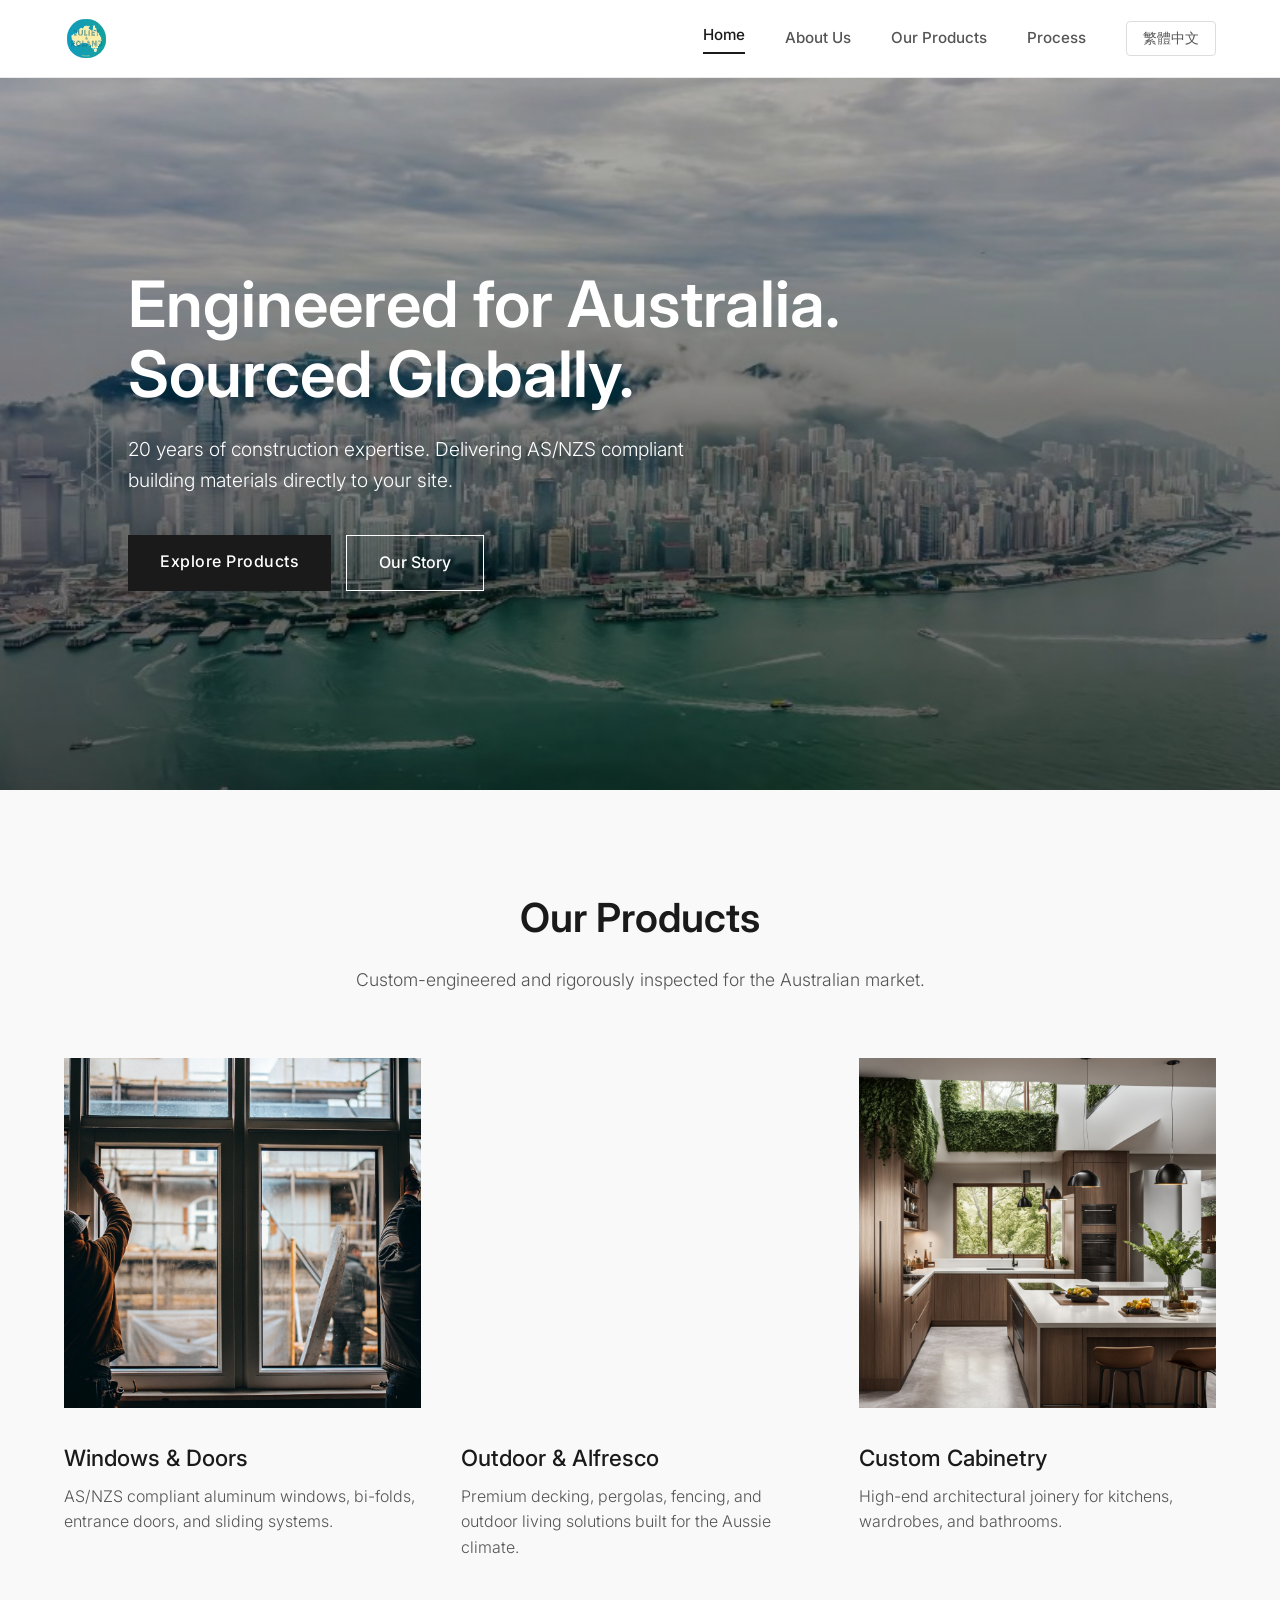
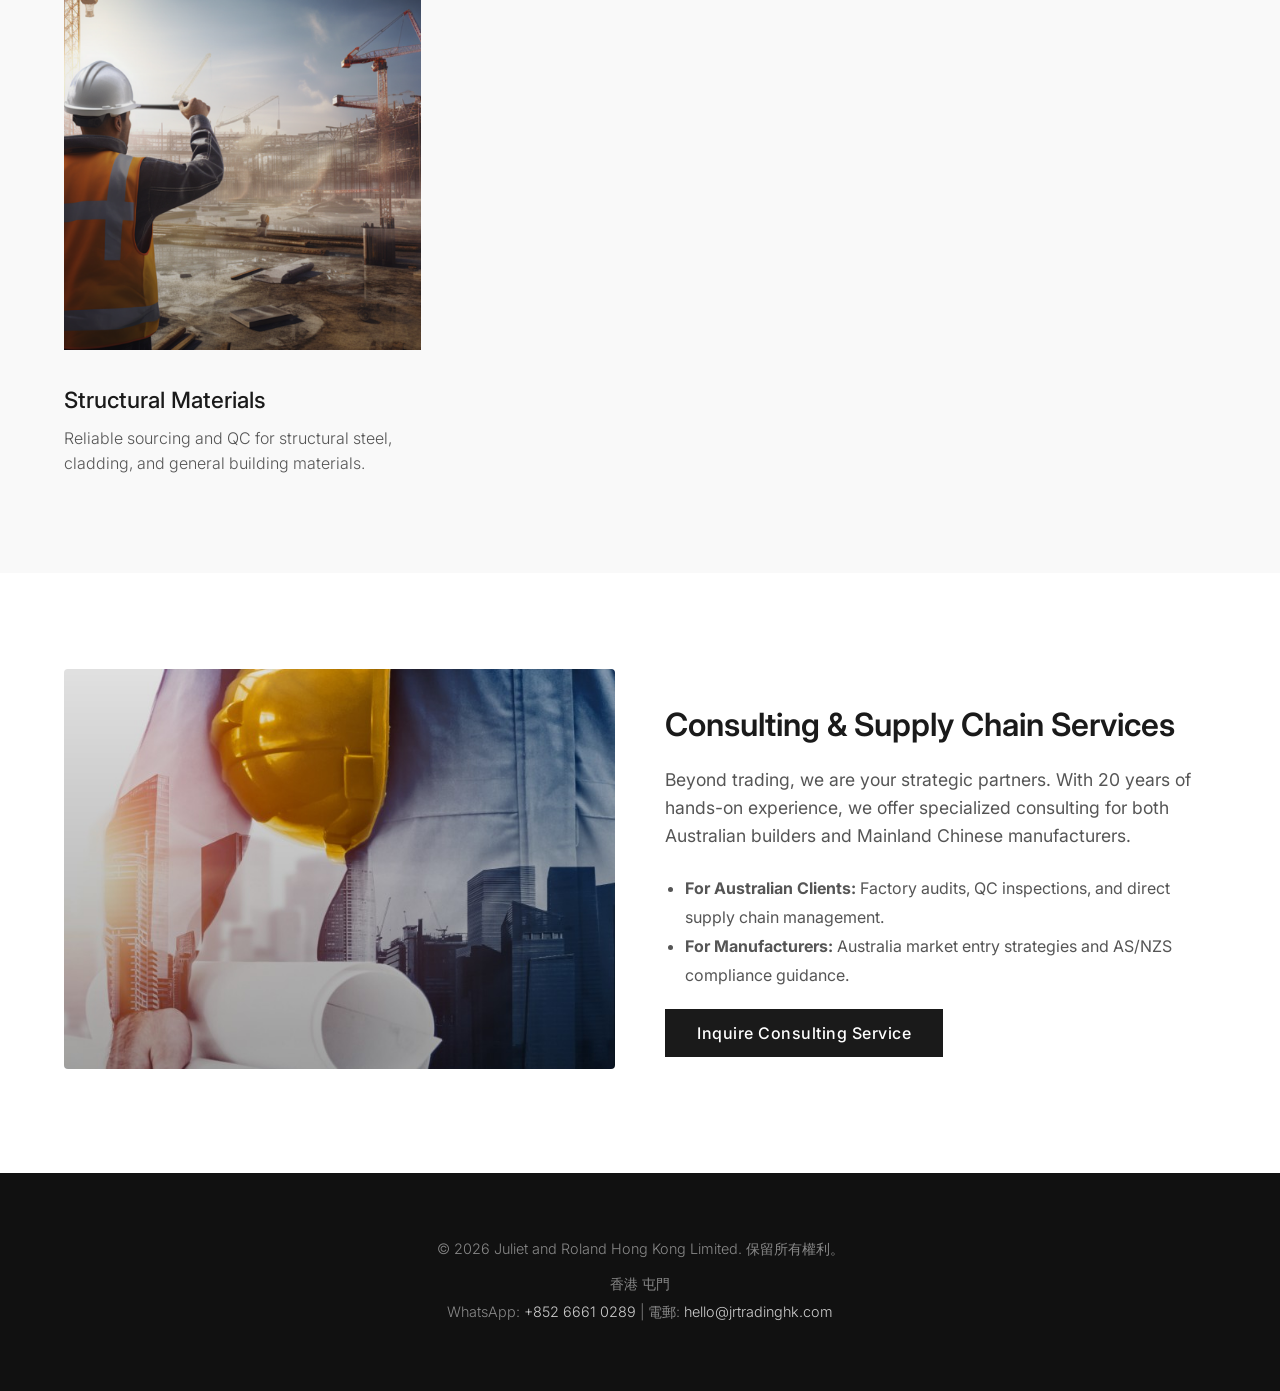
==== index.html @ 2c8ba81b "Add files via upload" ====
<!DOCTYPE html>
<html lang="en">
<head>
    <meta charset="UTF-8">
    <meta name="viewport" content="width=device-width, initial-scale=1.0">
    <title>Juliet & Roland Hong Kong Limited</title>
    <script>
        var userLang = navigator.language || navigator.userLanguage; 
        if (userLang.toLowerCase().includes('zh')) { window.location.replace("zh-hk/index.html"); } 
        else { window.location.replace("en-home.html"); }
    </script>
</head>
<body></body>
</html>
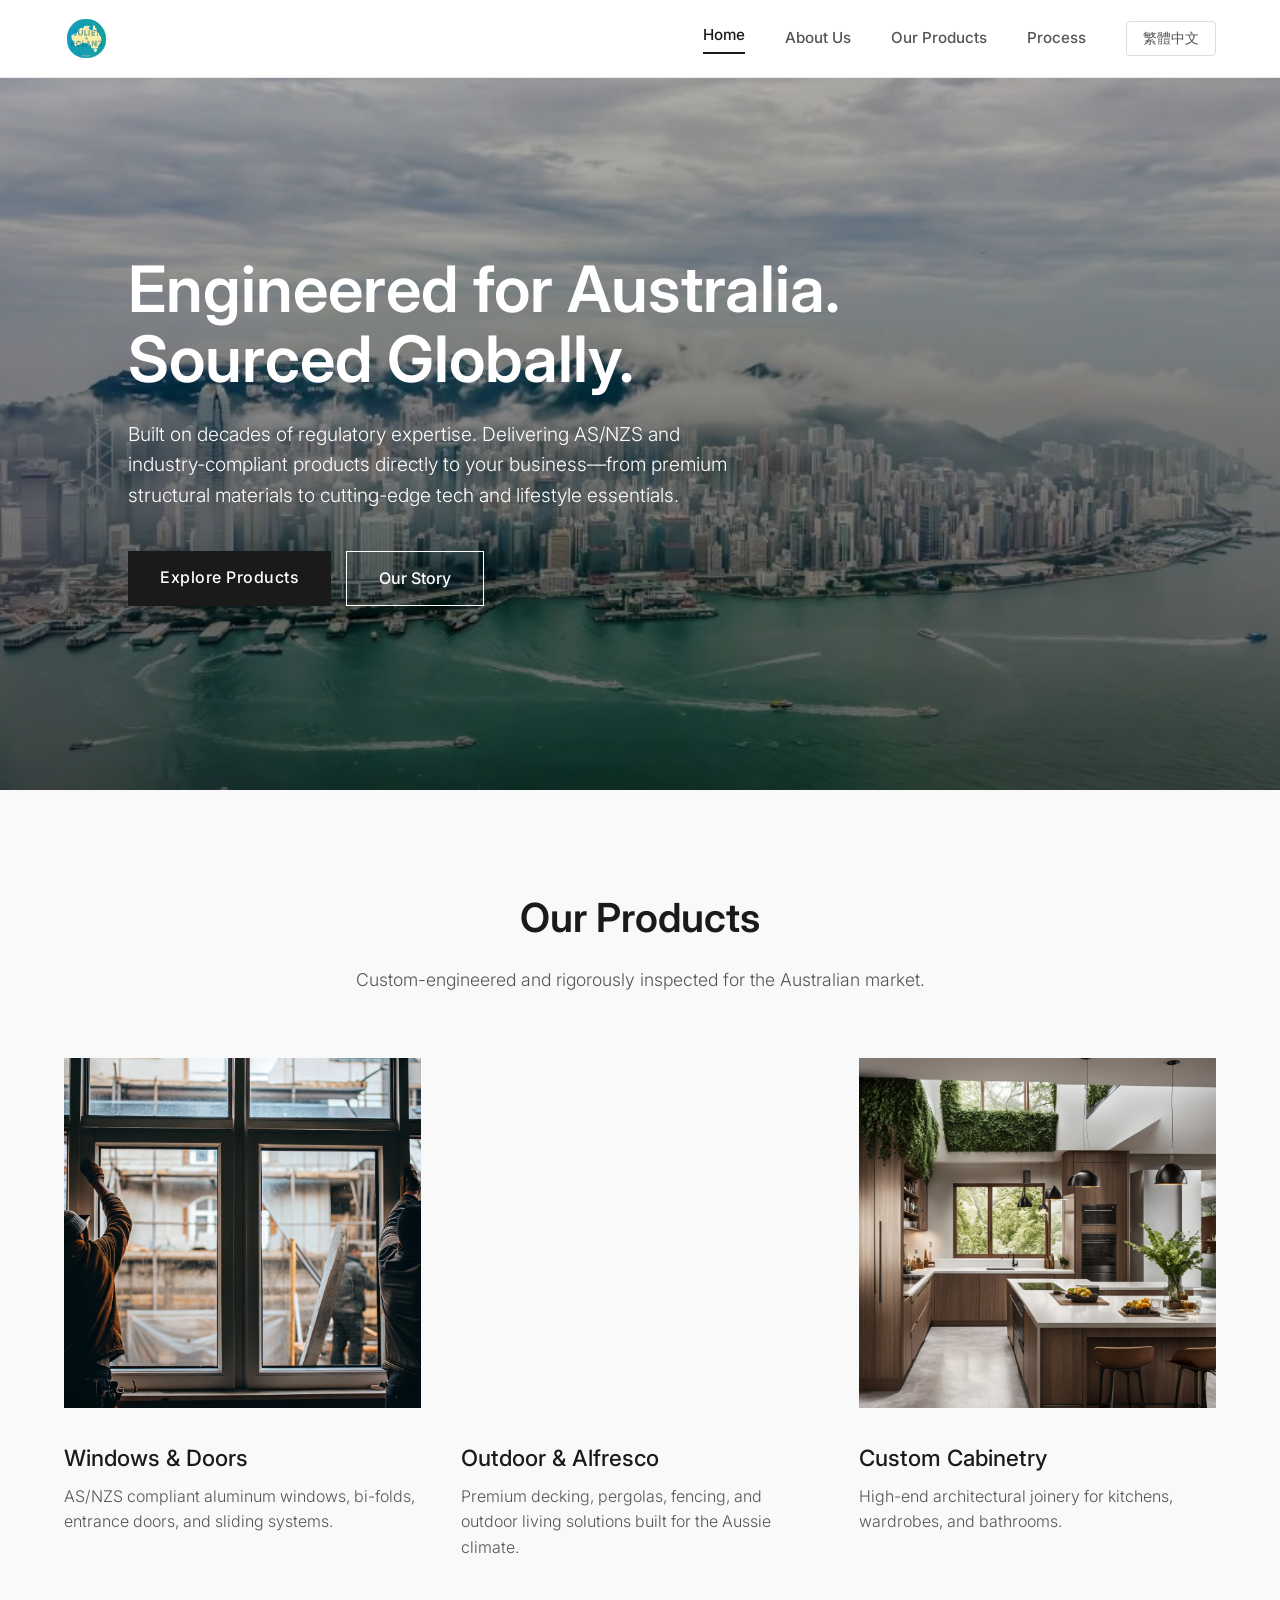
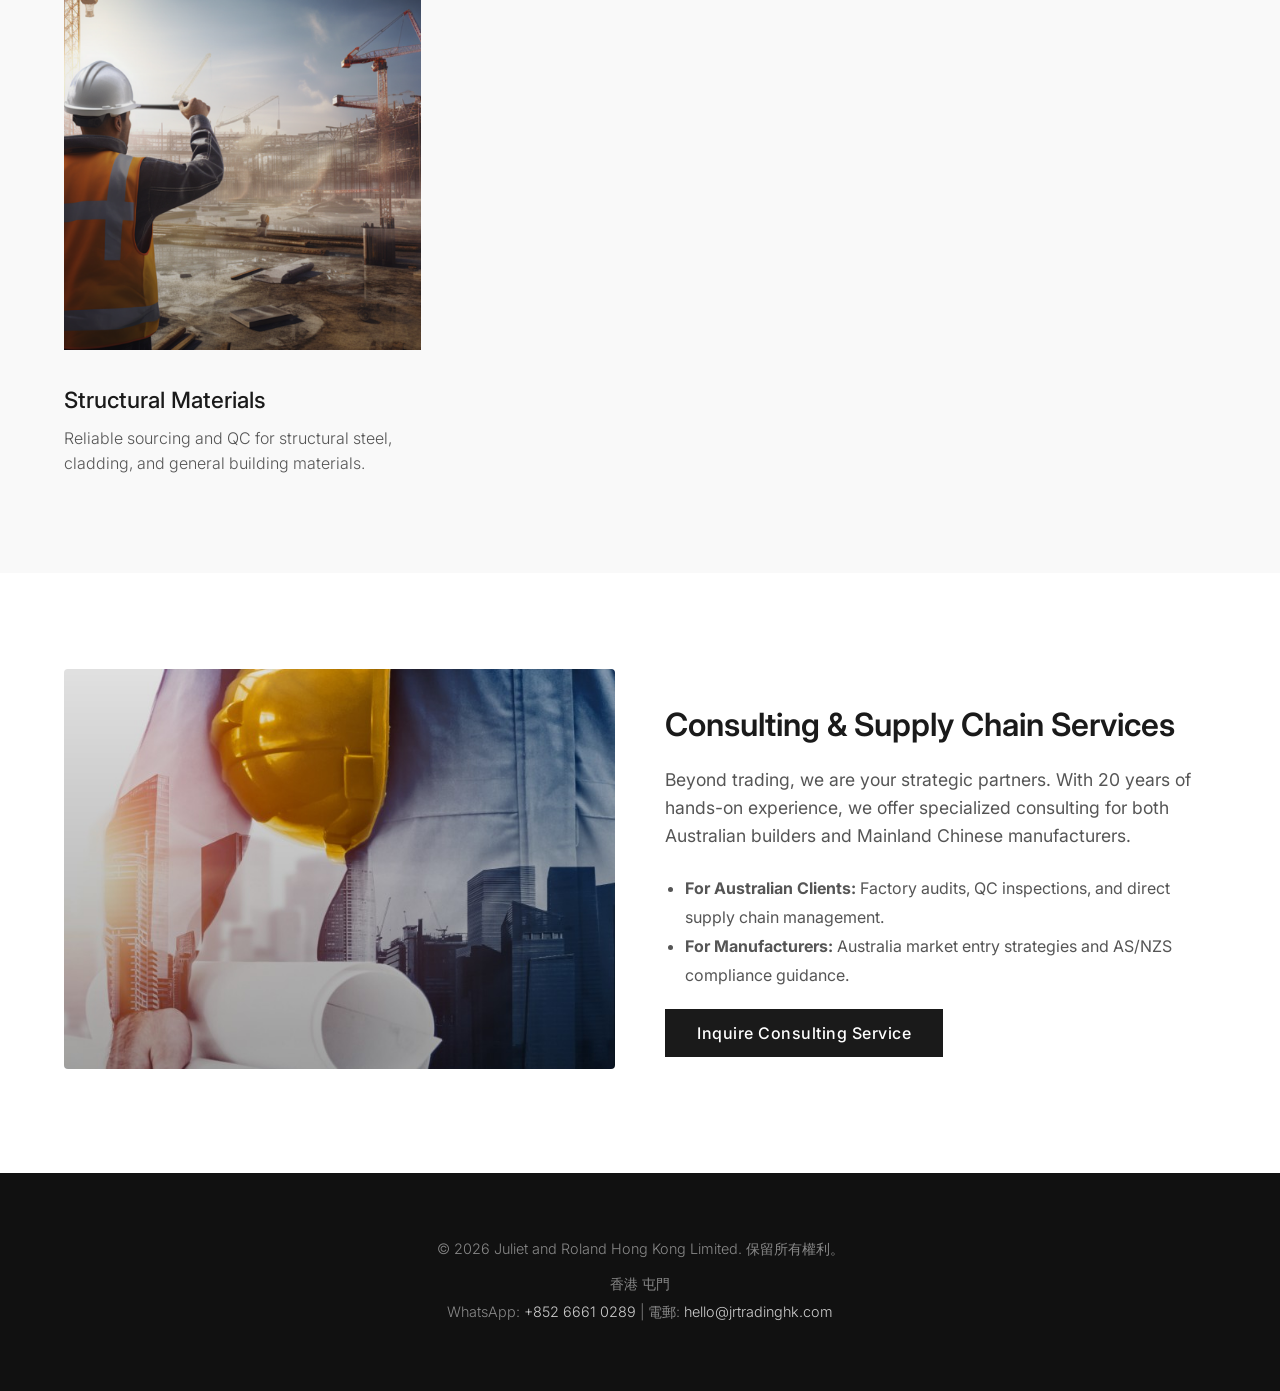
==== commit 6d76490b: "Update index.html" ====
--- a/index.html
+++ b/index.html
@@ -3,7 +3,8 @@
 <head>
     <meta charset="UTF-8">
     <meta name="viewport" content="width=device-width, initial-scale=1.0">
-    <title>Juliet & Roland Hong Kong Limited</title>
+    <title>Juliet&Roland Hong Kong Limited</title>
+    <link rel="canonical" href="https://jrtradinghk.com/" />
     <script>
         var userLang = navigator.language || navigator.userLanguage; 
         if (userLang.toLowerCase().includes('zh')) { window.location.replace("zh-hk/index.html"); } 
@@ -11,4 +12,4 @@
     </script>
 </head>
 <body></body>
-</html>+</html>
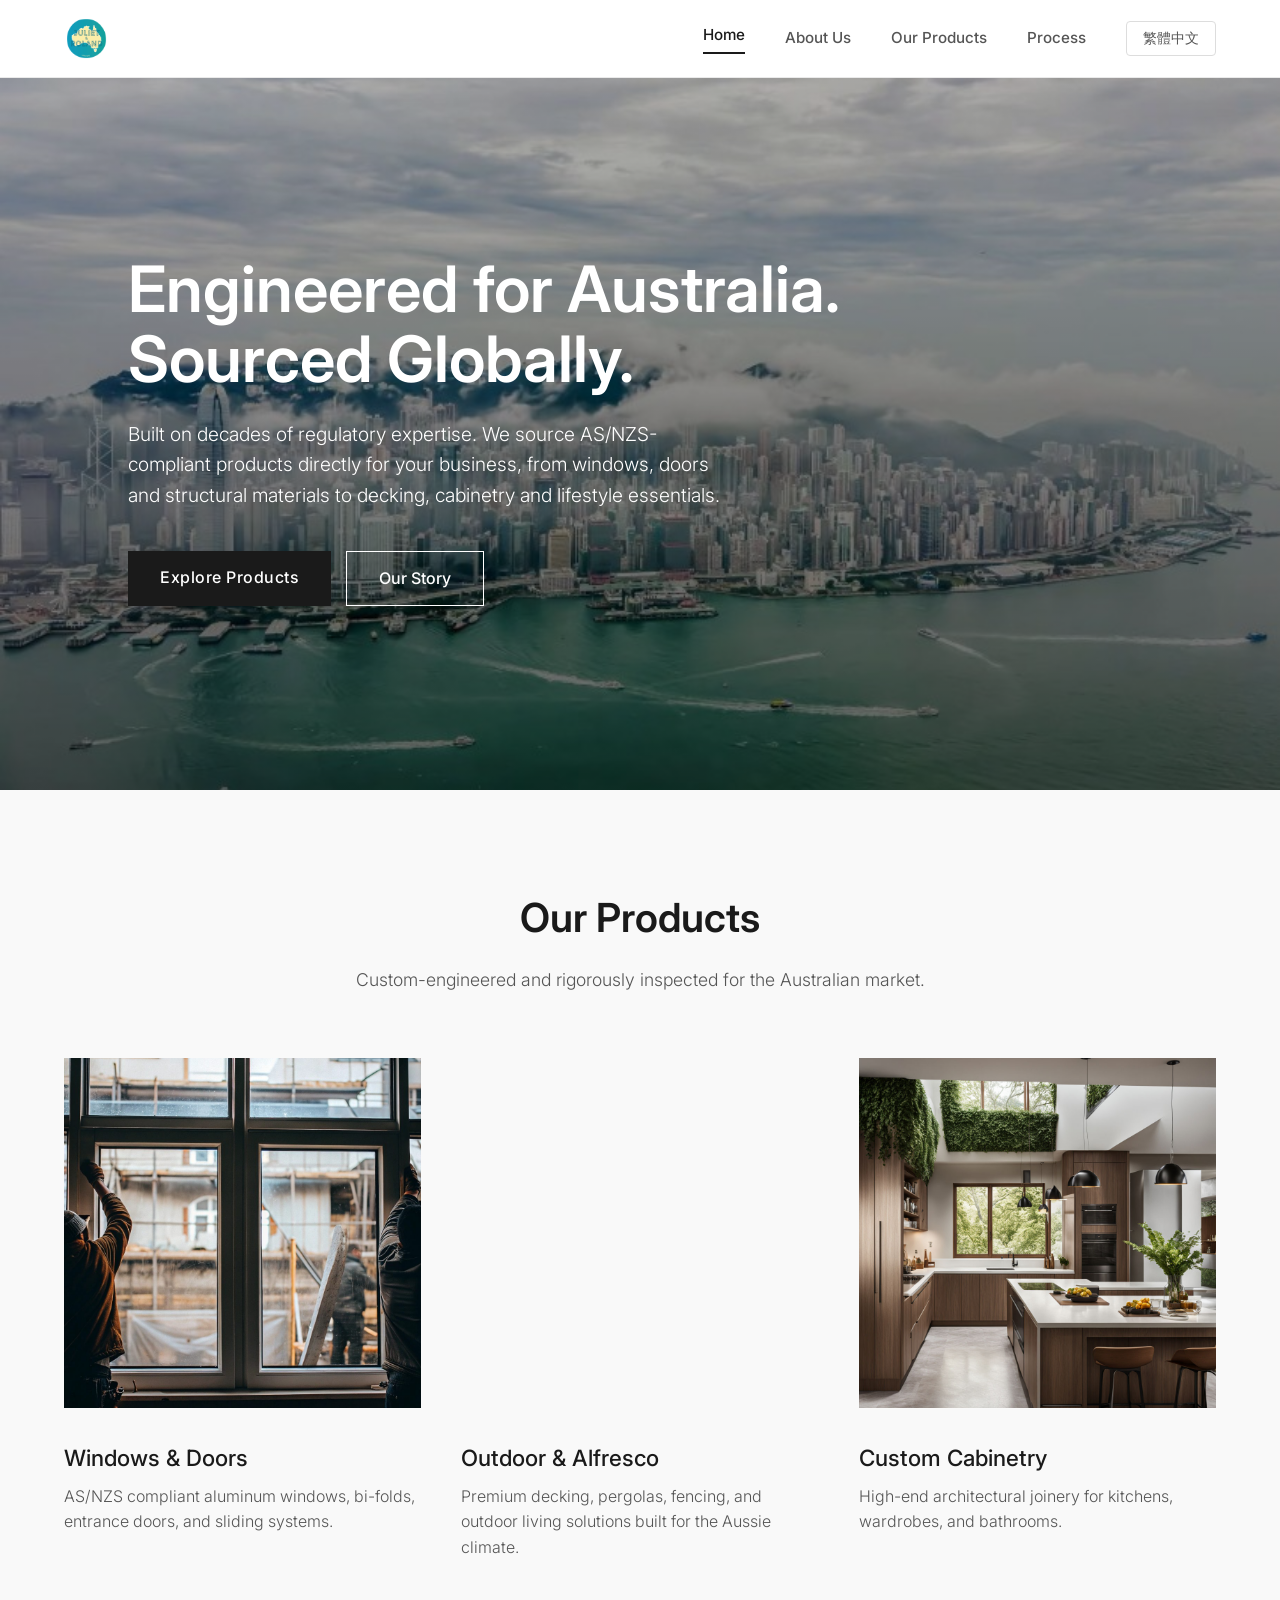
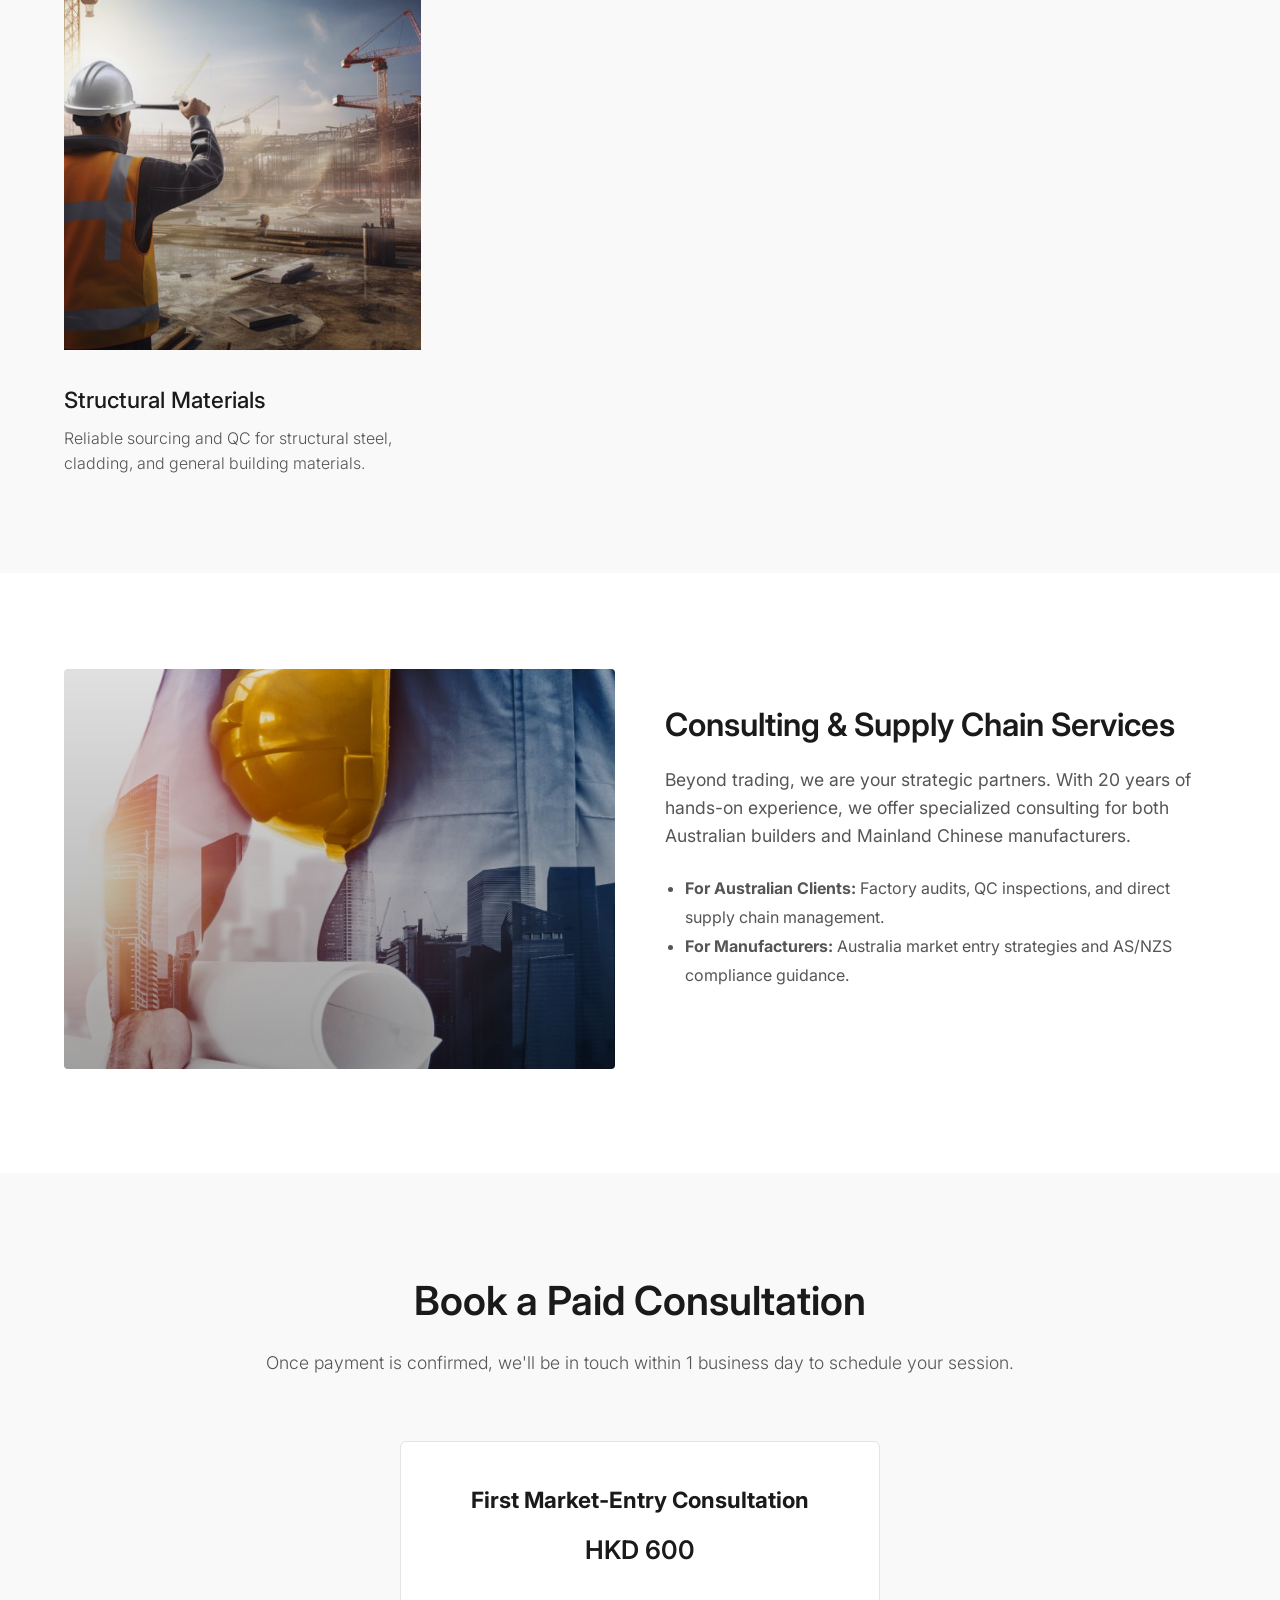
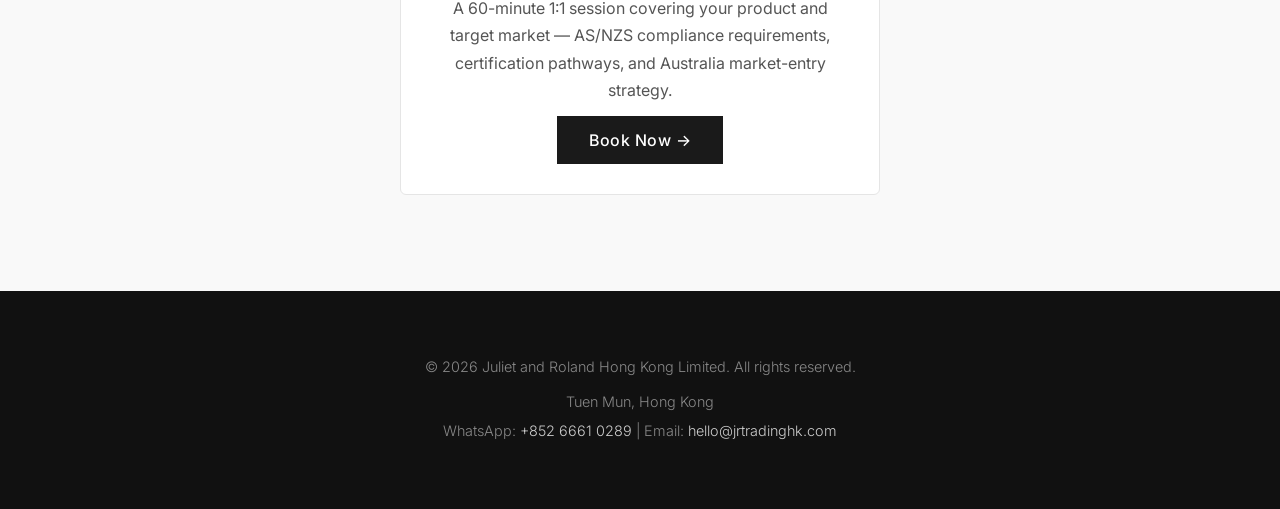
==== commit 6f8fa580: "Add files via upload" ====
--- a/index.html
+++ b/index.html
@@ -3,13 +3,170 @@
 <head>
     <meta charset="UTF-8">
     <meta name="viewport" content="width=device-width, initial-scale=1.0">
-    <title>Juliet&Roland Hong Kong Limited</title>
+    <title>AS/NZS-Compliant Building Materials from China | Juliet &amp; Roland HK</title>
+    <meta name="description" content="Hong Kong-based sourcing for Australia: AS/NZS-compliant windows, doors, decking and cabinetry from audited Chinese factories, plus market-entry consulting." />
+    <link rel="stylesheet" href="assets/css/style.css">
+    <link rel="icon" type="image/png" href="/assets/images/logo.png" />
     <link rel="canonical" href="https://jrtradinghk.com/" />
+    <!-- hreflang: must be repeated on both language versions of each page -->
+    <link rel="alternate" hreflang="en" href="https://jrtradinghk.com/" />
+    <link rel="alternate" hreflang="zh-HK" href="https://jrtradinghk.com/zh-hk/" />
+    <link rel="alternate" hreflang="x-default" href="https://jrtradinghk.com/" />
+    <!-- Open Graph / Twitter: link previews (WhatsApp, LinkedIn, WeChat) -->
+    <meta property="og:type" content="website" />
+    <meta property="og:site_name" content="Juliet and Roland Hong Kong Limited" />
+    <meta property="og:locale" content="en_AU" />
+    <meta property="og:title" content="AS/NZS-Compliant Building Materials from China | Juliet &amp; Roland HK" />
+    <meta property="og:description" content="Hong Kong-based sourcing for Australia: AS/NZS-compliant windows, doors, decking and cabinetry from audited Chinese factories, plus market-entry consulting." />
+    <meta property="og:url" content="https://jrtradinghk.com/" />
+    <meta property="og:image" content="https://jrtradinghk.com/assets/images/service-consulting.jpg" />
+    <meta name="twitter:card" content="summary_large_image" />
+    <!-- Structured data: tells Google who the business is -->
+    <script type="application/ld+json">
+    {
+      "@context": "https://schema.org",
+      "@type": "ProfessionalService",
+      "name": "Juliet and Roland Hong Kong Limited",
+      "url": "https://jrtradinghk.com/",
+      "logo": "https://jrtradinghk.com/assets/images/logo.png",
+      "telephone": "+852 6661 0289",
+      "email": "hello@jrtradinghk.com",
+      "address": { "@type": "PostalAddress", "addressLocality": "Tuen Mun", "addressCountry": "HK" },
+      "areaServed": ["AU", "CN", "HK"],
+      "description": "Sourcing and compliance consulting connecting Chinese manufacturers with Australian project standards (AS/NZS)."
+    }
+    </script>
+    <style>
+        /* Paid booking card (Stripe Payment Link; quantity can be raised in multiples of HKD 600) */
+        .booking-card { max-width: 480px; margin: 0 auto; background: #fff; border: 1px solid #e5e5e5; border-radius: 6px; padding: 2.5rem; text-align: center; }
+        .booking-card h3 { font-size: 1.4rem; margin-bottom: 0.8rem; }
+        .booking-card p { color: var(--text-light); margin-bottom: 1.5rem; line-height: 1.7; }
+        .booking-card .price { font-size: 1.6rem; font-weight: 600; display: block; margin-bottom: 1.5rem; }
+        /* Language suggestion bar: shown only to Chinese-language browsers, never auto-redirects */
+        #langBar { display: none; position: fixed; left: 0; right: 0; bottom: 0; z-index: 999; background: #222; color: #fff; padding: 12px 20px; font-size: 0.95rem; align-items: center; justify-content: center; gap: 16px; }
+        #langBar.show { display: flex; }
+        #langBar a { color: #fff; text-decoration: underline; }
+        #langBar button { background: none; border: 0; color: #ccc; font-size: 1.2rem; cursor: pointer; }
+    </style>
+</head>
+<body>
+    <header>
+        <a href="./" class="logo"><img src="assets/images/logo.png" alt="Juliet &amp; Roland Hong Kong logo"></a>
+        <div class="hamburger" role="button" aria-label="Menu" onclick="document.getElementById('navLinks').classList.toggle('active')">
+            <span></span><span></span><span></span>
+        </div>
+        <nav class="nav-links" id="navLinks">
+            <a href="./" class="active">Home</a>
+            <a href="about-us.html">About Us</a>
+            <a href="products.html">Our Products</a>
+            <a href="process.html">Process</a>
+            <a href="zh-hk/" class="lang-btn">繁體中文</a>
+        </nav>
+    </header>
+
+    <section class="hero">
+        <h1>Engineered for Australia.<br>Sourced Globally.</h1>
+        <p>Built on decades of regulatory expertise. We source AS/NZS-compliant products directly for your business, from windows, doors and structural materials to decking, cabinetry and lifestyle essentials.</p>
+        <div style="display: flex; gap: 15px;">
+            <a href="products.html" class="btn-solid">Explore Products</a>
+            <a href="about-us.html" class="btn-outline">Our Story</a>
+        </div>
+    </section>
+
+    <section class="section section-bg">
+        <div class="text-center">
+            <h2 class="title">Our Products</h2>
+            <p class="subtitle">Custom-engineered and rigorously inspected for the Australian market.</p>
+        </div>
+        <div class="grid-3">
+            <a href="products.html" class="product-card">
+                <div class="img-wrapper"><img src="assets/images/product-windows.jpg" alt="AS/NZS compliant aluminium windows and doors" loading="lazy" decoding="async"></div>
+                <h3>Windows &amp; Doors</h3>
+                <p>AS/NZS compliant aluminum windows, bi-folds, entrance doors, and sliding systems.</p>
+            </a>
+
+            <!-- Outdoor video card -->
+            <a href="products.html" class="product-card">
+                <div class="img-wrapper">
+                    <video autoplay loop muted playsinline preload="metadata" aria-label="Outdoor decking and pergola products">
+                        <source src="assets/images/product-outdoor.mp4" type="video/mp4">
+                    </video>
+                </div>
+                <h3>Outdoor &amp; Alfresco</h3>
+                <p>Premium decking, pergolas, fencing, and outdoor living solutions built for the Aussie climate.</p>
+            </a>
+
+            <a href="products.html" class="product-card">
+                <div class="img-wrapper"><img src="assets/images/product-cabinets.jpg" alt="Custom architectural cabinetry" loading="lazy" decoding="async"></div>
+                <h3>Custom Cabinetry</h3>
+                <p>High-end architectural joinery for kitchens, wardrobes, and bathrooms.</p>
+            </a>
+            <a href="products.html" class="product-card">
+                <div class="img-wrapper"><img src="assets/images/product-steel.jpg" alt="Structural steel and building materials" loading="lazy" decoding="async"></div>
+                <h3>Structural Materials</h3>
+                <p>Reliable sourcing and QC for structural steel, cladding, and general building materials.</p>
+            </a>
+        </div>
+    </section>
+
+    <section class="section">
+        <div style="display: flex; flex-wrap: wrap; gap: 50px; align-items: center; max-width: 1200px; margin: 0 auto;">
+            <div style="flex: 1; min-width: 300px;">
+                <img src="assets/images/service-consulting.jpg" alt="Australia market-entry and supply chain consulting" loading="lazy" decoding="async" style="width: 100%; height: 400px; object-fit: cover; border-radius: 4px;">
+            </div>
+            <div style="flex: 1; min-width: 300px;">
+                <h2 class="title" style="font-size: 2rem;">Consulting &amp; Supply Chain Services</h2>
+                <p style="color: var(--text-light); margin-bottom: 1.5rem; font-size: 1.1rem;">Beyond trading, we are your strategic partners. With 20 years of hands-on experience, we offer specialized consulting for both Australian builders and Mainland Chinese manufacturers.</p>
+                <ul style="color: var(--text-light); margin-bottom: 2rem; padding-left: 20px; line-height: 1.8;">
+                    <li><strong>For Australian Clients:</strong> Factory audits, QC inspections, and direct supply chain management.</li>
+                    <li><strong>For Manufacturers:</strong> Australia market entry strategies and AS/NZS compliance guidance.</li>
+                </ul>
+                <a href="https://wa.me/85266610289" class="btn-outline" target="_blank" rel="noopener">Free Initial WhatsApp Inquiry</a>
+            </div>
+        </div>
+    </section>
+
+    <!-- Paid booking section (Stripe Payment Link) -->
+    <section class="section section-bg">
+        <div class="text-center" style="margin-bottom: 2.5rem;">
+            <h2 class="title">Book a Paid Consultation</h2>
+            <p class="subtitle">Once payment is confirmed, we'll be in touch within 1 business day to schedule your session.</p>
+        </div>
+        <div class="booking-card">
+            <h3>First Market-Entry Consultation</h3>
+            <span class="price">HKD 600</span>
+            <p>A 60-minute 1:1 session covering your product and target market — AS/NZS compliance requirements, certification pathways, and Australia market-entry strategy.</p>
+            <a href="https://buy.stripe.com/fZu7sNeDw2KDbd13CS04800" class="btn-solid" target="_blank" rel="noopener">Book Now →</a>
+        </div>
+    </section>
+
+    <div id="langBar">
+        <span>偵測到您使用中文瀏覽器：<a href="zh-hk/">切換到繁體中文版</a></span>
+        <button type="button" aria-label="Close" onclick="dismissLangBar()">&times;</button>
+    </div>
     <script>
-        var userLang = navigator.language || navigator.userLanguage; 
-        if (userLang.toLowerCase().includes('zh')) { window.location.replace("zh-hk/index.html"); } 
-        else { window.location.replace("en-home.html"); }
+        // Suggest the Traditional Chinese site to Chinese-language browsers.
+        // No automatic redirect: crawlers and users always get this page.
+        function dismissLangBar() {
+            document.getElementById('langBar').classList.remove('show');
+            try { sessionStorage.setItem('langBarDismissed', '1'); } catch (e) {}
+        }
+        (function () {
+            try {
+                var lang = (navigator.language || '').toLowerCase();
+                if (lang.indexOf('zh') === 0 && !sessionStorage.getItem('langBarDismissed')) {
+                    document.getElementById('langBar').classList.add('show');
+                }
+            } catch (e) {}
+        })();
     </script>
-</head>
-<body></body>
+    <footer>
+        <p>&copy; 2026 Juliet and Roland Hong Kong Limited. All rights reserved.</p>
+        <p style="margin-top: 10px; line-height: 2;">
+            Tuen Mun, Hong Kong<br>
+            WhatsApp: <a href="https://wa.me/85266610289" style="color: #ccc; text-decoration: none;">+852 6661 0289</a> | 
+            Email: <a href="mailto:hello@jrtradinghk.com" style="color: #ccc; text-decoration: none;">hello@jrtradinghk.com</a>
+        </p>
+    </footer>
+</body>
 </html>
--- a/assets/css/style.css
+++ b/assets/css/style.css
@@ -0,0 +1,69 @@
+/* /assets/css/style.css - Metricon Inspired Style with Image Logo */
+@import url('https://fonts.googleapis.com/css2?family=Inter:wght@300;400;500;600;700&display=swap');
+
+:root {
+    --text-dark: #1a1a1a;
+    --text-light: #555555;
+    --accent-color: #222222;
+    --bg-light: #f9f9f9;
+}
+
+* { margin: 0; padding: 0; box-sizing: border-box; }
+body { font-family: 'Inter', 'PingFang HK', sans-serif; color: var(--text-dark); line-height: 1.6; background-color: #ffffff; }
+
+header {
+    position: fixed; top: 0; width: 100%; z-index: 1000;
+    background: #ffffff; padding: 1rem 5%;
+    display: flex; justify-content: space-between; align-items: center;
+    border-bottom: 1px solid #eaeaea; transition: all 0.3s ease;
+}
+
+/* 🌟 控制 Logo 图片的样式 🌟 */
+.logo { display: flex; align-items: center; text-decoration: none; }
+.logo img { height: 45px; width: auto; max-width: 200px; object-fit: contain; }
+
+.nav-links { display: flex; gap: 40px; align-items: center; }
+.nav-links a { color: var(--text-light); text-decoration: none; font-size: 0.95rem; font-weight: 500; transition: color 0.3s; }
+.nav-links a:hover, .nav-links a.active { color: var(--text-dark); border-bottom: 2px solid var(--text-dark); padding-bottom: 4px; }
+.lang-btn { border: 1px solid #ddd; padding: 6px 16px; border-radius: 4px; font-size: 0.85rem !important; }
+.lang-btn:hover { background: #f4f4f4; border-bottom: 1px solid #ddd !important; }
+
+.hamburger { display: none; cursor: pointer; flex-direction: column; gap: 5px; }
+.hamburger span { width: 25px; height: 2px; background: var(--text-dark); }
+
+.hero {
+    height: 80vh; min-height: 500px; display: flex; flex-direction: column; justify-content: center; align-items: flex-start; padding: 0 10%;
+    background: linear-gradient(rgba(0,0,0,0.3), rgba(0,0,0,0.5)), url('../images/hero-home.jpg') center/cover;
+    color: white; margin-top: 70px;
+}
+.hero h1 { font-size: 4rem; font-weight: 600; line-height: 1.1; margin-bottom: 1.5rem; max-width: 800px; }
+.hero p { font-size: 1.2rem; margin-bottom: 2.5rem; font-weight: 300; max-width: 600px; }
+
+.btn-solid { background: var(--text-dark); color: white; padding: 14px 32px; text-decoration: none; font-weight: 500; letter-spacing: 0.5px; transition: 0.3s; }
+.btn-solid:hover { background: #444; }
+.btn-outline { border: 1px solid white; color: white; padding: 14px 32px; text-decoration: none; font-weight: 500; transition: 0.3s; }
+.btn-outline:hover { background: white; color: var(--text-dark); }
+
+.section { padding: 6rem 5%; }
+.section-bg { background-color: var(--bg-light); }
+.text-center { text-align: center; }
+.title { font-size: 2.5rem; font-weight: 600; margin-bottom: 1rem; color: var(--text-dark); }
+.subtitle { font-size: 1.1rem; color: var(--text-light); margin-bottom: 4rem; font-weight: 300; }
+
+.grid-3 { display: grid; grid-template-columns: repeat(auto-fit, minmax(320px, 1fr)); gap: 40px; }
+.product-card { text-decoration: none; color: inherit; display: block; }
+.img-wrapper { overflow: hidden; margin-bottom: 1.5rem; }
+.product-card img, .product-card video { width: 100%; height: 350px; object-fit: cover; transition: transform 0.6s ease; }
+.product-card:hover img, .product-card:hover video { transform: scale(1.05); }
+.product-card h3 { font-size: 1.4rem; font-weight: 500; margin-bottom: 0.5rem; }
+.product-card p { color: var(--text-light); font-weight: 300; }
+
+footer { background: #111; color: #888; padding: 4rem 5%; text-align: center; font-size: 0.9rem; font-weight: 300; }
+
+@media (max-width: 768px) {
+    .nav-links { display: none; flex-direction: column; position: absolute; top: 100%; left: 0; width: 100%; background: #fff; padding: 2rem 0; box-shadow: 0 10px 15px -3px rgba(0,0,0,0.1); }
+    .nav-links.active { display: flex; }
+    .hamburger { display: flex; }
+    .hero h1 { font-size: 2.5rem; }
+    .hero { height: 60vh; }
+}
